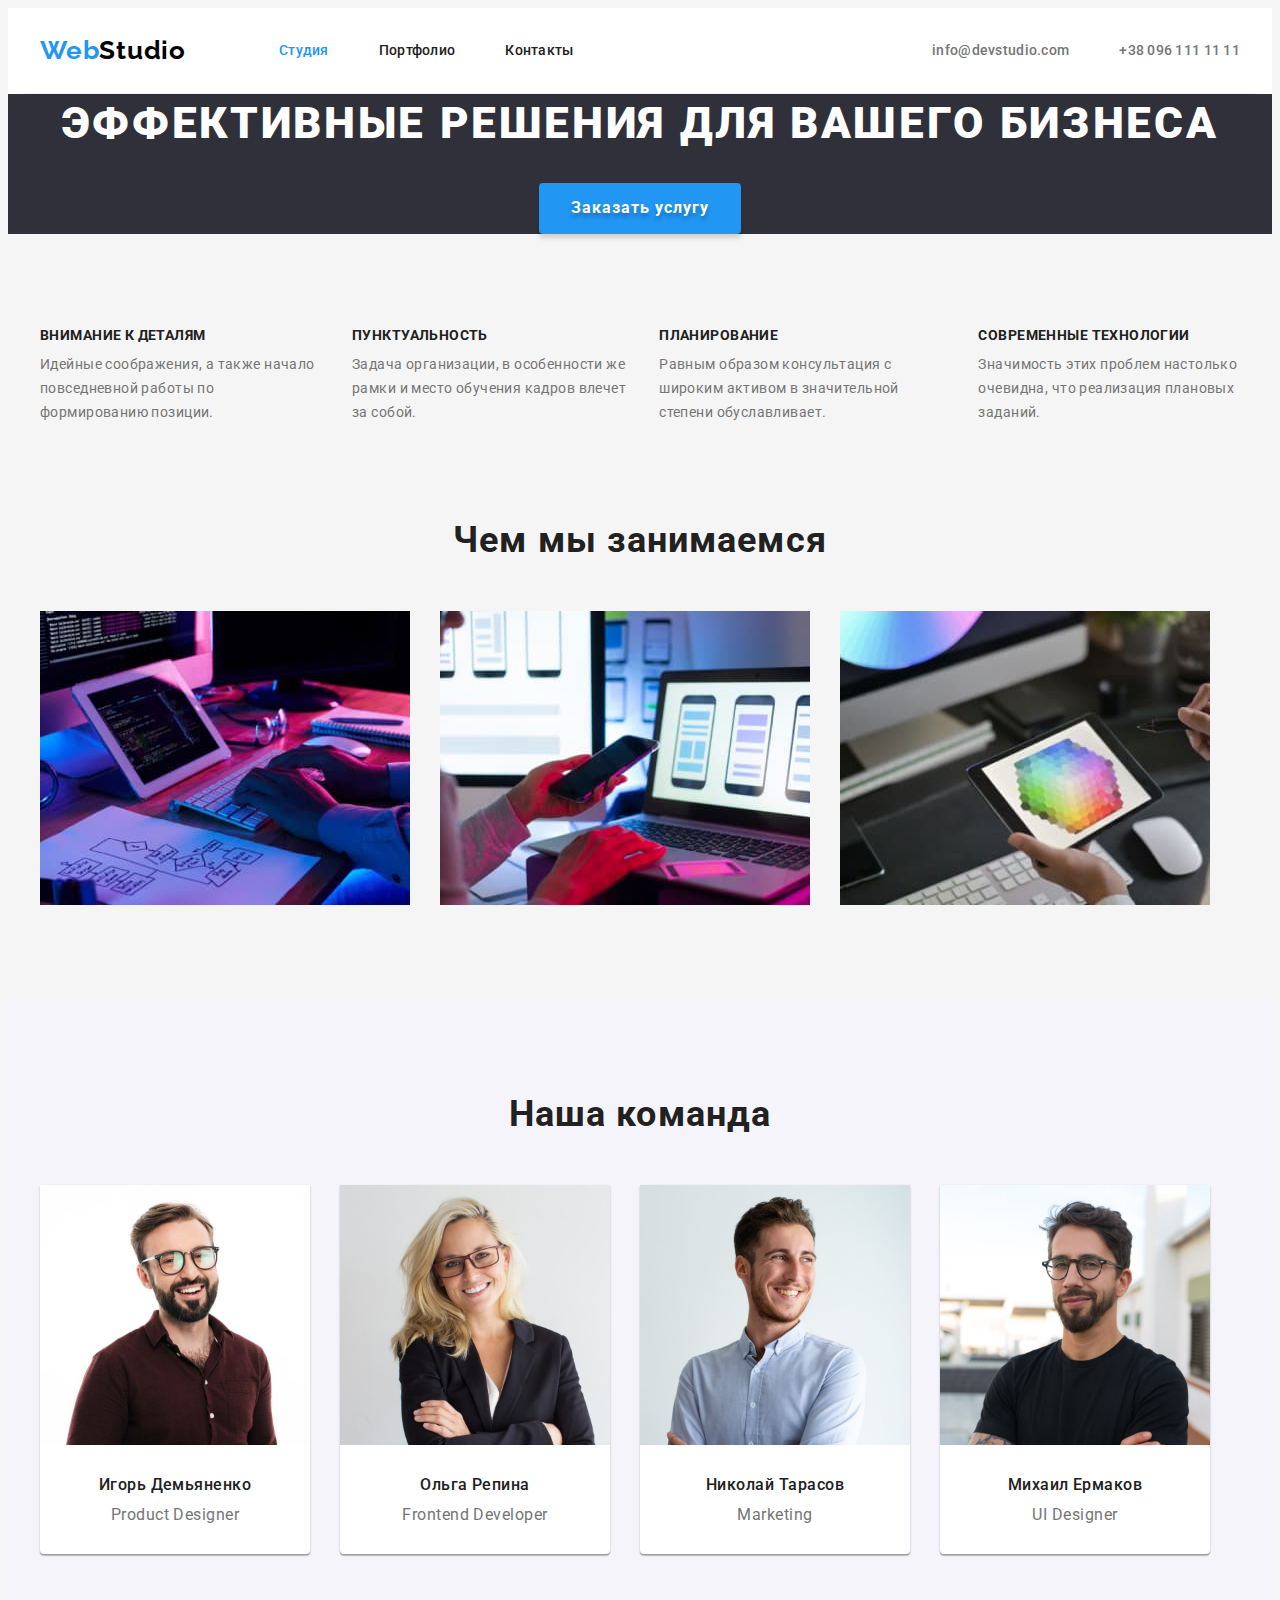
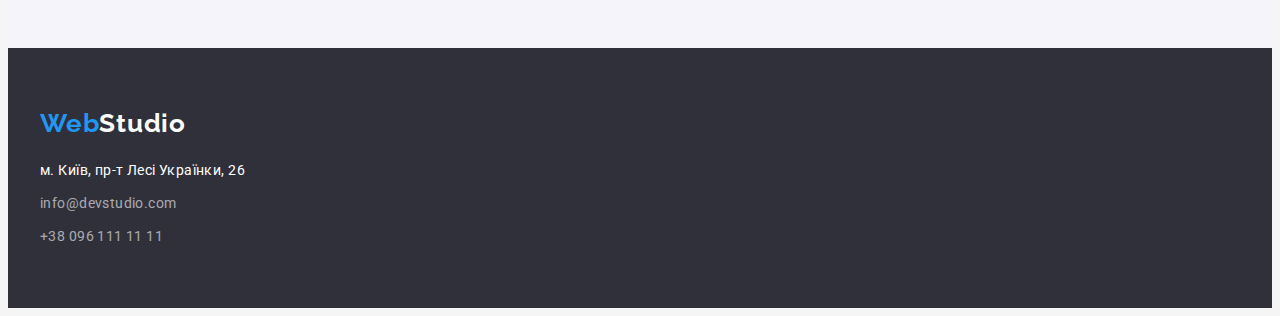
==== index.html @ a26ce5ed "Додане позиціонування і геометрія" ====
<!DOCTYPE html>
<html lang="ru">
  <head>
    <meta charset="UTF-8" />
    <meta http-equiv="X-UA-Compatible" content="IE=edge" />
    <meta name="viewport" content="width=device-width, initial-scale=1.0" />
    <title>Вебстудия</title>
    <link
      href="https://fonts.googleapis.com/css2?family=Raleway:wght@700&family=Roboto:wght@400;500;700;900&display=swap"
      rel="stylesheet"
    />
    <link rel="stylesheet" href="https://cdnjs.cloudflare.com/ajax/libs/modern-normalize/1.1.0/modern-normalize.min.css"
      integrity="sha512-wpPYUAdjBVSE4KJnH1VR1HeZfpl1ub8YT/NKx4PuQ5NmX2tKuGu6U/JRp5y+Y8XG2tV+wKQpNHVUX03MfMFn9Q=="
      crossorigin="anonymous" referrerpolicy="no-referrer" />
    <link rel="stylesheet" href="./css/styles.css" />
  </head>
  <body class="body">
    <header class="navigation">
      <div class="container main-nav">
        <a href="./index.html" class="logo">
          <span class="logo-web">Web</span><span class="logo-studio">Studio</span>
        </a>
        <ul class="site-nav list">
          <li class="item"><a href="" class="link current">Студия</a></li>
          <li class="item"><a href="./portfolio.html" class="link">Портфолио</a></li>
          <li class="item"><a href="" class="link">Контакты</a></li>
        </ul>
        <ul class="list auth-nav">
          <li class="item">
            <a href="mailto:info@devstudio.com" class="link mailto">
              info@devstudio.com
            </a>
          </li>
          <li class="item">
            <a href="tel:+380961111111" class="link tel"> +38 096 111 11 11</a>
          </li>
        </ul>
      </div>
    </header>
    <main>
      <section class="hero">
        <h1 class="hero-title">Эффективные решения для вашего бизнеса</h1>
        <button type="button" class="button">Заказать услугу</button>
      </section>

      <section class="section features no-padding">
      <div class="container">
                <h2 hidden class="section-title">Особенности</h2>
                <ul class="list features-list">
                  <li class="item">
                    <h3 class="features-title">Внимание к деталям</h3>
                    <p>
                      Идейные соображения, а также начало повседневной работы по
                      формированию позиции.
                    </p>
                  </li>
                  <li class="item">
                    <h3 class="features-title">Пунктуальность</h3>
                    <p>
                      Задача организации, в особенности же рамки и место обучения кадров
                      влечет за собой.
                    </p>
                  </li>
                  <li class="item">
                    <h3 class="features-title">Планирование</h3>
                    <p>
                      Равным образом консультация с широким активом в значительной
                      степени обуславливает.
                    </p>
                  </li>
                  <li class="item">
                    <h3 class="features-title">Современные технологии</h3>
                    <p>
                      Значимость этих проблем настолько очевидна, что реализация
                      плановых заданий.
                    </p>
                  </li>
                </ul>
      </div>
      </section >
      <section class="section work no-padding">
        <div class="container">
          <h2 class="section-title">Чем мы занимаемся</h2>
          <ul class="list works-list">
            <li class="item">
              <img src="./images/pc.jpg" alt="Десктопные приложения" width="370" height="294" />
            </li>
            <li class="item">
              <img src="./images/mobile.jpg" alt="Мобильные приложения" width="370" height="294" />
            </li>
            <li class="item">
              <img src="./images/design.jpg" alt="Дизайнерские решения" width="370" height="294" />
            </li>
          </ul>

        </div>
      </section>
      <section class="section our-team">
        <div class="container">
          <h2 class="section-title">Наша команда</h2>
          <ul class="list team">
            <li class="team-item">
              <img src="./images/photoidemianenko.jpg" alt="фото Игоря Демьяненко" width="270" height="260"/>
              <h3 class="manager">Игорь Демьяненко</h3>
              <p lang="en">Product Designer</p>
            </li>
            <li class="team-item">
              <img src="./images/photoorepina.jpg" alt="фото Ольги Репиной" width="270" height="260" />
              <h3 class="manager">Ольга Репина</h3>
              <p lang="en">Frontend Developer</p>
            </li>
            <li class="team-item">
              <img src="./images/photontarasov.jpg" alt="фото Николая Тарасова" width="270" height="260" />
              <h3 class="manager">Николай Тарасов</h3>
              <p lang="en">Marketing</p>
            </li>
            <li class="team-item">
              <img src="./images/photomyermakov.jpg" alt="фото Михаила Ермакова" width="270" height="260" />
              <h3 class="manager">Михаил Ермаков</h3>
              <p lang="en">UI Designer</p>
            </li>
          </ul>
        </div>
      </section>
    </main>
    <footer class="footer">
      <div class="container "> 
        <a href="./index.html" class="logo">
          <span class="footerlogo-web">Web</span><span class="footerlogo-studio">Studio</span>
        </a>
        <address>
          <ul class="list address">
            <li class="address-item">
              <a class="add-color-text" href=" https://goo.gl/maps/1C48AsZsahUHrxCw9 " target="_blank"
                rel="noopener noreferrer">
                м. Київ, пр-т Лесі Українки, 26
              </a>
            </li>
            <li class="address-item">
              <a class="add-color-link" href="mailto:info@devstudio.com">
                info@devstudio.com
              </a>
            </li>
            <li class="address-item">
              <a class="add-color-link" href="tel:+380961111111">
                +38 096 111 11 11</a>
            </li>
          </ul>
        </address>
      </div>
    </footer>
  </body>
</html>
---- css/styles.css ----
/* колір вторичного тексту #212121 */
/* колір основного тексту #757575 */
/* кольори лого #2196F3 #000000   */
/* колір акценту #2196F3 */
/* колір фону навігації, тексту героя, адреси г Киев, лого в футері #FFFFFF*/
/* колір фону героя, футера #2F303A */
/* колір фону чем ми занимается  #E5E5E5 */
/* колір фону наша команда та кнопок на портфолио #F5F4FA */
/* колір посилань в футері rgba(255, 255, 255, 0.6); */
/* колір фону каталогу #EEEEEE */
/* колір фону кнопки героя при ховері #188CE8 */
/* колір лінії в хедері #ECECEC */

:root {
	--primary-text-color: #757575;
	--title-text-color: #212121;
	--accent: #2196f3;
	--add-color-logo: #000000;
	--add-color-text: #ffffff;
	--add-color-link: rgba(255, 255, 255, 0.6);
	--background-header-color: #ffffff;
	--background-primary-color: #f5f5f5;
	--background-secondary-color: #f5f4fa;
	--background-hero-footer-color: #2f303a;
	--background-catalogue-color: #eeeeee;
	--add-color-headerline: #ececec;
}

.list {
	list-style: none;
	margin: 0;
	padding: 0;
}

/*body*/
.body {
	color: var(--primary-text-color);
	font-family: Roboto, sans-serif;
	background-color: var(--background-primary-color);
}

/* button */
.button {
	color: var(--add-color-text);
	background-color: var(--accent);
	font-family: inherit;
	font-weight: 700;
	font-size: 16px;
	line-height: 1.88;
	display: inline-block;
	align-items: center;
	text-align: center;
	letter-spacing: 0.06em;
	text-decoration: none;
	text-shadow: 0px 4px 4px rgba(0, 0, 0, 0.25);
	border: none;
	cursor: pointer;

	border-radius: 4px;
	box-shadow: 0px 4px 4px rgba(0, 0, 0, 0.15);
	padding: 10px 32px;
	min-width: 200px;
}

.button:hover,
.button:focus {
	background-color: #188ce8;
}

.container {
	margin-left: auto;
	margin-right: auto;
	width: 1200px;
	padding-left: 15px;
	padding-right: 15px;
	/* outline: tomato solid 2px; */
}

/*navigation */
.navigation {
	background-color: var(--background-header-color);
}

/* main-nav */
.main-nav {
	display: flex;
	align-items: center;
	border: 1px solid var(--background-header-color);
	border-bottom: 1px solid var(--add-color-headerline);

	font-weight: 500;
	font-size: 14px;
	line-height: 1.4;
	letter-spacing: 0.02em;
}

.logo {
	font-family: Raleway, sans-serif;
	font-weight: 700;
	font-size: 26px;
	line-height: 1.19;
	letter-spacing: 0.03em;
	text-decoration: none;

	margin-right: 93px;
	/* outline: tomato solid 2px; */
}

.logo-web {
	color: var(--accent);
}

.logo-studio {
	color: var(--add-color-logo);
}

.site-nav {
	display: flex;
}

.site-nav .item:not(:last-child) {
	margin-right: 50px;
}

.site-nav .link {
	color: var(--title-text-color);
	text-decoration: none;

	display: block;
}

.site-nav .link.current {
	color: var(--accent);
}

/* auth-nav */

.auth-nav {
	display: flex;
	margin-left: auto;
	margin-top: 32px;
	margin-bottom: 32px;
}

.auth-nav .item + .item {
	margin-left: 50px;
}

.mailto {
	color: var(--primary-text-color);
	text-decoration: none;
}

.mailto:hover,
.mailto:focus {
	color: var(--accent);
}

.tel {
	color: var(--primary-text-color);
	text-decoration: none;
}

/* section */
.section {
	padding-top: 94px;
	padding-bottom: 94px;
}

.section-title {
	color: var(--title-text-color);
	font-weight: 700;
	font-size: 36px;
	line-height: 1.17;
	text-align: center;
	letter-spacing: 0.03em;

	margin-top: 0;
	margin-bottom: 50px;
	/* outline: tomato solid 2px; */
}

.section.no-padding {
	padding-top: 0;
	padding-bottom: 0;
}

/* hero */
.hero {
	background-color: var(--background-hero-footer-color);
	color: var(--add-color-text);
	text-align: center;
	margin-bottom: 94px;
}

.hero-title {
	font-weight: 900;
	font-size: 44px;
	line-height: 1.36;
	text-align: center;
	letter-spacing: 0.06em;
	text-transform: uppercase;
	/* outline: tomato solid 2px; */

	margin-top: 0;
	margin-bottom: 30px;
}

/* features */

.features {
	/* outline: tomato solid 2px; */
	margin-top: 0;
	margin-bottom: 94px;
}

.features-list {
	display: flex;
}

.features-list .item {
	width: calc((100%-90px) / 4);
	margin-right: 30px;
}

.features-list .item:nth-child(4n) {
	margin-right: 0;
}

.features p {
	font-size: 14px;
	line-height: 1.71;
	letter-spacing: 0.03em;

	margin-top: 0;
	margin-bottom: 0;
	/* outline: tomato solid 2px; */
}

.features-title {
	color: var(--title-text-color);
	font-weight: 700;
	font-size: 14px;
	line-height: 1.14;
	letter-spacing: 0.03em;
	text-transform: uppercase;

	margin-bottom: 10px;
	margin-top: 0;
	/* outline: tomato solid 2px; */
}

/* work */
.work {
	margin-bottom: 94px;
}

.works-list {
	display: flex;
}

.works-list img {
	display: block;
}

.works-list > .item {
	margin-right: 30px;
}

.works-list > .item:nth-child(3n) {
	margin-right: 0;
}

/* our team */
.our-team {
	background-color: var(--background-secondary-color);
	/* outline: tomato solid 2px; */
}

.manager {
	color: var(--title-text-color);
	font-weight: 500;
	font-size: 16px;
	line-height: 1.19;
	text-align: center;
	letter-spacing: 0.03em;

	margin-top: 0;
	margin-bottom: 10px;
	/* outline: tomato solid 2px; */
}

.our-team p {
	font-size: 16px;
	line-height: 1.19;
	text-align: center;
	letter-spacing: 0.03em;

	margin-top: 0;
	margin-bottom: 0;
	padding-bottom: 30px;
	/* outline: tomato solid 2px; */
}

.team-item {
	background-color: var(--background-header-color);
	margin-right: 30px;

	box-shadow: 0px 1px 3px rgba(0, 0, 0, 0.12), 0px 1px 1px rgba(0, 0, 0, 0.14), 0px 2px 1px rgba(0, 0, 0, 0.2);
	border-radius: 0px 0px 4px 4px;
}

.team-item:nth-child(4n) {
	margin-right: 0;
}

.team-item img {
	margin-bottom: 30px;
	display: block;
	/* outline: tomato solid 2px; */
}

.team {
	display: flex;
}

/* footer */

.footer {
	background-color: var(--background-hero-footer-color);
	padding-top: 60px;
	padding-bottom: 59px;
}

.add-color-text {
	color: var(--add-color-text);
	font-style: normal;
	font-size: 14px;
	line-height: 1.71;
	letter-spacing: 0.03em;
	text-decoration: none;
}

.add-color-text:hover,
.add-color-text:focus {
	color: var(--accent);
}

.add-color-link {
	color: var(--add-color-link);
	font-style: normal;
	font-size: 14px;
	line-height: 1.71;
	letter-spacing: 0.03em;
	text-decoration: none;
}

.address {
	margin-top: 21px;
}

.address-item:not(:last-child) {
	margin-bottom: 9px;
}

.add-color-link:hover,
.add-color-link:focus {
	color: var(--accent);
}

.footerlogo-web {
	color: var(--accent);
}

.footerlogo-studio {
	color: var(--add-color-text);
}

/* portfolio */

/* .portfolio {
  outline: tomato solid 2px;
} */

.button-portfolio {
	color: var(--title-text-color);
	background-color: var(--background-secondary-color);
	font-family: inherit;
	font-weight: 500;
	font-size: 16px;
	line-height: 1.63;
	text-align: center;
	letter-spacing: 0.03em;

	cursor: pointer;
	border-radius: 4px;
	padding: 6px 22px;
	border: none;
}

.button-portfolio:hover,
.button-portfolio:focus {
	color: var(--add-color-text);
	background-color: var(--accent);
}

.nomenclature {
	margin-bottom: 50px;
	display: flex;
	justify-content: center;
}

.nomenclature-item:not(:last-child) {
	margin-right: 8px;
}

.catalogue {
	display: flex;
	flex-wrap: wrap;
}
.catalogue-link {
	text-decoration: none;
}

.catalogue-title {
	color: var(--title-text-color);
	font-weight: 700;
	font-size: 18px;
	line-height: 2;
	letter-spacing: 0.06em;

	margin-top: 0;
	margin-bottom: 4px;
}

.by-line p {
	font-size: 16px;
	line-height: 1.88;
	letter-spacing: 0.03em;
	margin-top: 0;
	margin-bottom: 0;
	color: var(--primary-text-color);
}

.catalogue-item {
	background-color: var(--background-catalogue-color);
	margin-right: 30px;
	margin-bottom: 30px;
	line-height: 1px;
	/* outline: tomato solid 1px; */

	/* width: calc((100%-60px) / 3); */
}

.catalogue-item:nth-child(3n) {
	margin-right: 0;
}

.catalogue-item:nth-last-child(-n + 3) {
	margin-bottom: 0;
}

/* альтернатива для размещения catalogue-item */

/* .catalogue-item:not(:nth-child(3n)) {
  margin-right: 30px;
}

.catalogue-item:not(:nth-last-child(-n + 3)) {
  margin-bottom: 30px;
} */

.by-line {
	width: 370px;
	padding-left: 24px;
	padding-right: 24px;
	padding-top: 20px;
	padding-bottom: 20px;
	background-color: var(--background-header-color);
	border: 1px solid var(--background-catalogue-color);
	/* border: 1px solid tomato; */
	border-top: none;
}

.catalogue-product {
	color: var(--primary-text-color);
	font-size: 16px;
	line-height: 1.88;
	letter-spacing: 0.03em;

	margin-top: 0;
	margin-bottom: 0;
	padding-bottom: 20px;
}

.catalogue-link img {
	display: block;
}
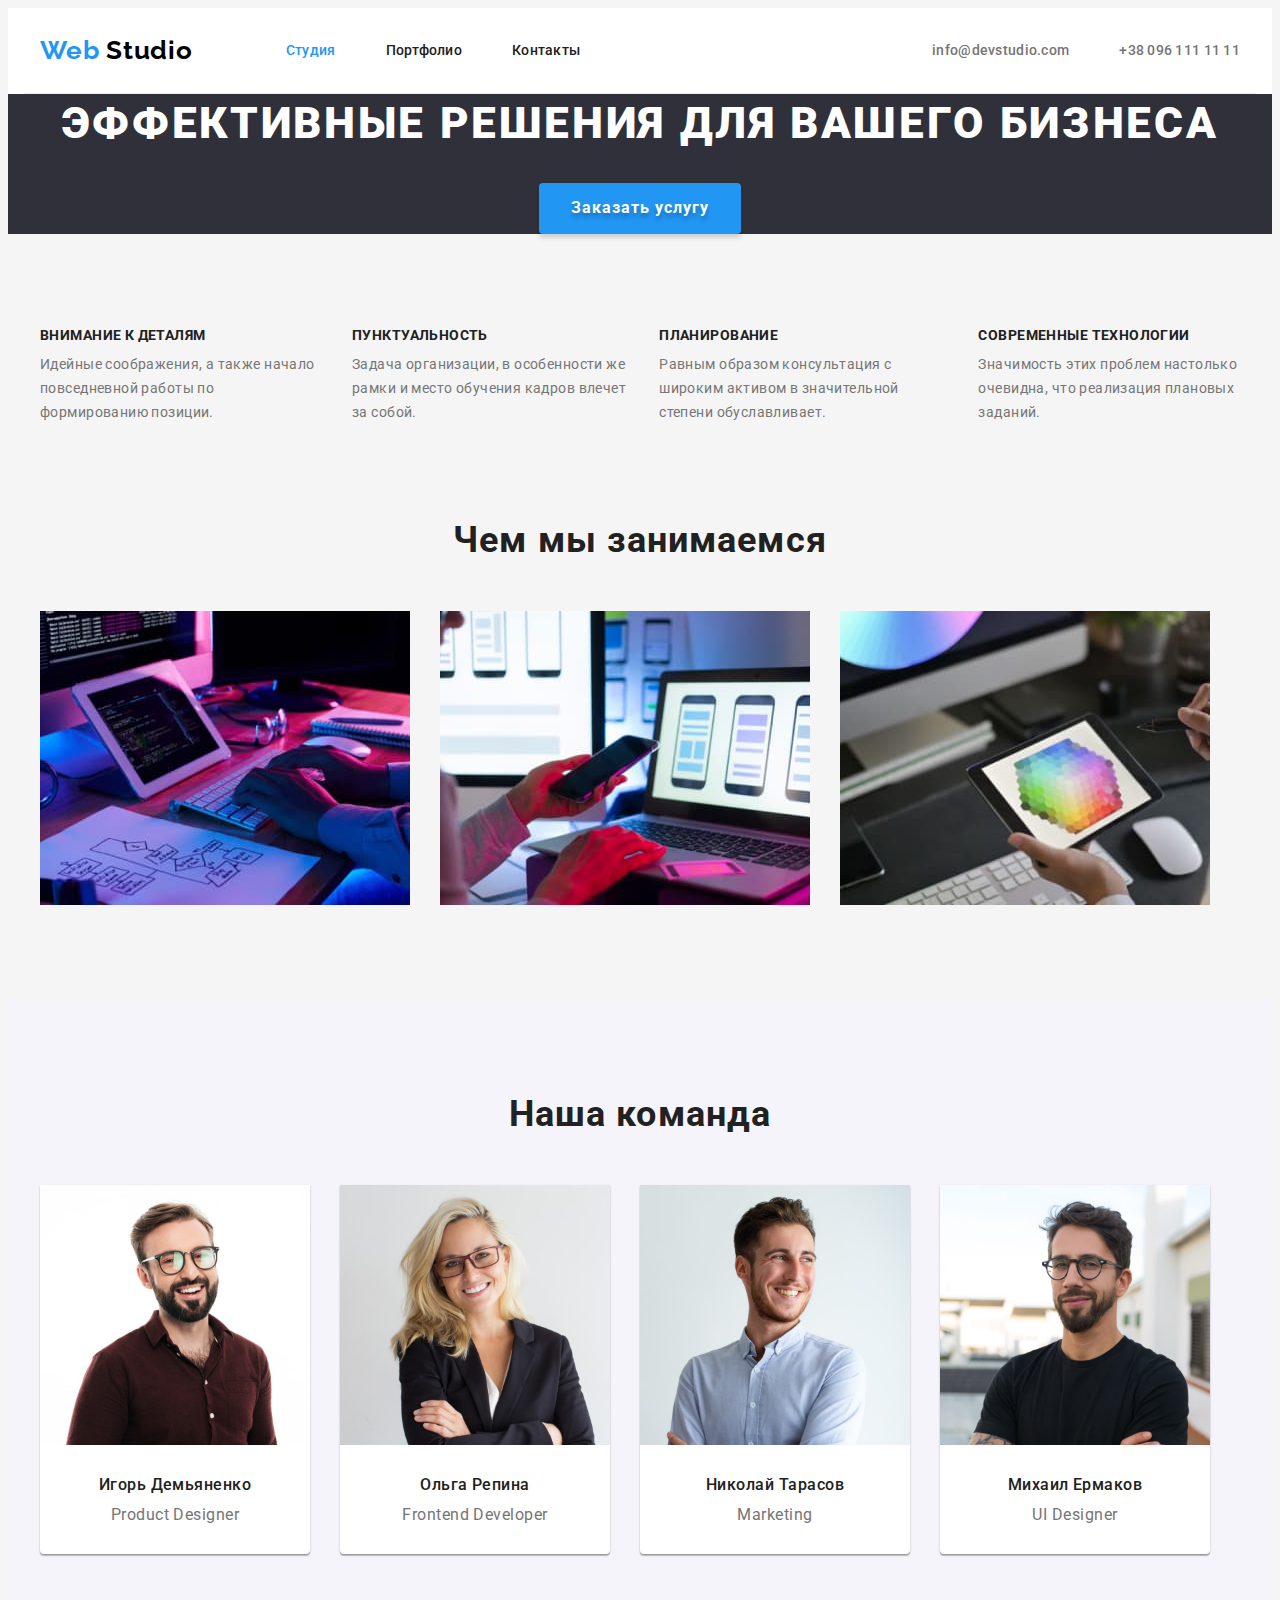
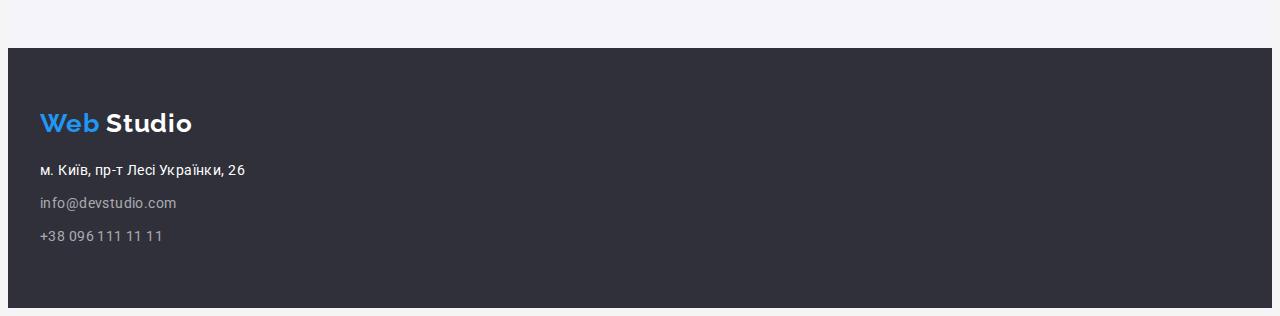
==== commit 9f645c84: "відформатовано через Prettier" ====
--- a/index.html
+++ b/index.html
@@ -1,153 +1,145 @@
 <!DOCTYPE html>
 <html lang="ru">
-  <head>
-    <meta charset="UTF-8" />
-    <meta http-equiv="X-UA-Compatible" content="IE=edge" />
-    <meta name="viewport" content="width=device-width, initial-scale=1.0" />
-    <title>Вебстудия</title>
-    <link
-      href="https://fonts.googleapis.com/css2?family=Raleway:wght@700&family=Roboto:wght@400;500;700;900&display=swap"
-      rel="stylesheet"
-    />
-    <link rel="stylesheet" href="https://cdnjs.cloudflare.com/ajax/libs/modern-normalize/1.1.0/modern-normalize.min.css"
-      integrity="sha512-wpPYUAdjBVSE4KJnH1VR1HeZfpl1ub8YT/NKx4PuQ5NmX2tKuGu6U/JRp5y+Y8XG2tV+wKQpNHVUX03MfMFn9Q=="
-      crossorigin="anonymous" referrerpolicy="no-referrer" />
-    <link rel="stylesheet" href="./css/styles.css" />
-  </head>
-  <body class="body">
-    <header class="navigation">
-      <div class="container main-nav">
-        <a href="./index.html" class="logo">
-          <span class="logo-web">Web</span><span class="logo-studio">Studio</span>
-        </a>
-        <ul class="site-nav list">
-          <li class="item"><a href="" class="link current">Студия</a></li>
-          <li class="item"><a href="./portfolio.html" class="link">Портфолио</a></li>
-          <li class="item"><a href="" class="link">Контакты</a></li>
-        </ul>
-        <ul class="list auth-nav">
-          <li class="item">
-            <a href="mailto:info@devstudio.com" class="link mailto">
-              info@devstudio.com
-            </a>
-          </li>
-          <li class="item">
-            <a href="tel:+380961111111" class="link tel"> +38 096 111 11 11</a>
-          </li>
-        </ul>
-      </div>
-    </header>
-    <main>
-      <section class="hero">
-        <h1 class="hero-title">Эффективные решения для вашего бизнеса</h1>
-        <button type="button" class="button">Заказать услугу</button>
-      </section>
+	<head>
+		<meta charset="UTF-8" />
+		<meta http-equiv="X-UA-Compatible" content="IE=edge" />
+		<meta name="viewport" content="width=device-width, initial-scale=1.0" />
+		<title>Вебстудия</title>
+		<link
+			href="https://fonts.googleapis.com/css2?family=Raleway:wght@700&family=Roboto:wght@400;500;700;900&display=swap"
+			rel="stylesheet"
+		/>
+		<link
+			rel="stylesheet"
+			href="https://cdnjs.cloudflare.com/ajax/libs/modern-normalize/1.1.0/modern-normalize.min.css"
+			integrity="sha512-wpPYUAdjBVSE4KJnH1VR1HeZfpl1ub8YT/NKx4PuQ5NmX2tKuGu6U/JRp5y+Y8XG2tV+wKQpNHVUX03MfMFn9Q=="
+			crossorigin="anonymous"
+			referrerpolicy="no-referrer"
+		/>
+		<link rel="stylesheet" href="./css/styles.css" />
+	</head>
+	<body class="body">
+		<header class="navigation">
+			<div class="container main-nav">
+				<a href="./index.html" class="logo">
+					<span class="logo-web">Web</span>
+					<span class="logo-studio">Studio</span>
+				</a>
+				<ul class="site-nav list">
+					<li class="item"><a href="" class="link current">Студия</a></li>
+					<li class="item"><a href="./portfolio.html" class="link">Портфолио</a></li>
+					<li class="item"><a href="" class="link">Контакты</a></li>
+				</ul>
+				<ul class="list auth-nav">
+					<li class="item">
+						<a href="mailto:info@devstudio.com" class="link mailto">info@devstudio.com</a>
+					</li>
+					<li class="item">
+						<a href="tel:+380961111111" class="link tel">+38 096 111 11 11</a>
+					</li>
+				</ul>
+			</div>
+		</header>
+		<main>
+			<section class="hero">
+				<h1 class="hero-title">Эффективные решения для вашего бизнеса</h1>
+				<button type="button" class="button">Заказать услугу</button>
+			</section>
 
-      <section class="section features no-padding">
-      <div class="container">
-                <h2 hidden class="section-title">Особенности</h2>
-                <ul class="list features-list">
-                  <li class="item">
-                    <h3 class="features-title">Внимание к деталям</h3>
-                    <p>
-                      Идейные соображения, а также начало повседневной работы по
-                      формированию позиции.
-                    </p>
-                  </li>
-                  <li class="item">
-                    <h3 class="features-title">Пунктуальность</h3>
-                    <p>
-                      Задача организации, в особенности же рамки и место обучения кадров
-                      влечет за собой.
-                    </p>
-                  </li>
-                  <li class="item">
-                    <h3 class="features-title">Планирование</h3>
-                    <p>
-                      Равным образом консультация с широким активом в значительной
-                      степени обуславливает.
-                    </p>
-                  </li>
-                  <li class="item">
-                    <h3 class="features-title">Современные технологии</h3>
-                    <p>
-                      Значимость этих проблем настолько очевидна, что реализация
-                      плановых заданий.
-                    </p>
-                  </li>
-                </ul>
-      </div>
-      </section >
-      <section class="section work no-padding">
-        <div class="container">
-          <h2 class="section-title">Чем мы занимаемся</h2>
-          <ul class="list works-list">
-            <li class="item">
-              <img src="./images/pc.jpg" alt="Десктопные приложения" width="370" height="294" />
-            </li>
-            <li class="item">
-              <img src="./images/mobile.jpg" alt="Мобильные приложения" width="370" height="294" />
-            </li>
-            <li class="item">
-              <img src="./images/design.jpg" alt="Дизайнерские решения" width="370" height="294" />
-            </li>
-          </ul>
-
-        </div>
-      </section>
-      <section class="section our-team">
-        <div class="container">
-          <h2 class="section-title">Наша команда</h2>
-          <ul class="list team">
-            <li class="team-item">
-              <img src="./images/photoidemianenko.jpg" alt="фото Игоря Демьяненко" width="270" height="260"/>
-              <h3 class="manager">Игорь Демьяненко</h3>
-              <p lang="en">Product Designer</p>
-            </li>
-            <li class="team-item">
-              <img src="./images/photoorepina.jpg" alt="фото Ольги Репиной" width="270" height="260" />
-              <h3 class="manager">Ольга Репина</h3>
-              <p lang="en">Frontend Developer</p>
-            </li>
-            <li class="team-item">
-              <img src="./images/photontarasov.jpg" alt="фото Николая Тарасова" width="270" height="260" />
-              <h3 class="manager">Николай Тарасов</h3>
-              <p lang="en">Marketing</p>
-            </li>
-            <li class="team-item">
-              <img src="./images/photomyermakov.jpg" alt="фото Михаила Ермакова" width="270" height="260" />
-              <h3 class="manager">Михаил Ермаков</h3>
-              <p lang="en">UI Designer</p>
-            </li>
-          </ul>
-        </div>
-      </section>
-    </main>
-    <footer class="footer">
-      <div class="container "> 
-        <a href="./index.html" class="logo">
-          <span class="footerlogo-web">Web</span><span class="footerlogo-studio">Studio</span>
-        </a>
-        <address>
-          <ul class="list address">
-            <li class="address-item">
-              <a class="add-color-text" href=" https://goo.gl/maps/1C48AsZsahUHrxCw9 " target="_blank"
-                rel="noopener noreferrer">
-                м. Київ, пр-т Лесі Українки, 26
-              </a>
-            </li>
-            <li class="address-item">
-              <a class="add-color-link" href="mailto:info@devstudio.com">
-                info@devstudio.com
-              </a>
-            </li>
-            <li class="address-item">
-              <a class="add-color-link" href="tel:+380961111111">
-                +38 096 111 11 11</a>
-            </li>
-          </ul>
-        </address>
-      </div>
-    </footer>
-  </body>
+			<section class="section features no-padding">
+				<div class="container">
+					<h2 hidden class="section-title">Особенности</h2>
+					<ul class="list features-list">
+						<li class="item">
+							<h3 class="features-title">Внимание к деталям</h3>
+							<p>Идейные соображения, а также начало повседневной работы по формированию позиции.</p>
+						</li>
+						<li class="item">
+							<h3 class="features-title">Пунктуальность</h3>
+							<p>Задача организации, в особенности же рамки и место обучения кадров влечет за собой.</p>
+						</li>
+						<li class="item">
+							<h3 class="features-title">Планирование</h3>
+							<p>Равным образом консультация с широким активом в значительной степени обуславливает.</p>
+						</li>
+						<li class="item">
+							<h3 class="features-title">Современные технологии</h3>
+							<p>Значимость этих проблем настолько очевидна, что реализация плановых заданий.</p>
+						</li>
+					</ul>
+				</div>
+			</section>
+			<section class="section work no-padding">
+				<div class="container">
+					<h2 class="section-title">Чем мы занимаемся</h2>
+					<ul class="list works-list">
+						<li class="item">
+							<img src="./images/pc.jpg" alt="Десктопные приложения" width="370" height="294" />
+						</li>
+						<li class="item">
+							<img src="./images/mobile.jpg" alt="Мобильные приложения" width="370" height="294" />
+						</li>
+						<li class="item">
+							<img src="./images/design.jpg" alt="Дизайнерские решения" width="370" height="294" />
+						</li>
+					</ul>
+				</div>
+			</section>
+			<section class="section our-team">
+				<div class="container">
+					<h2 class="section-title">Наша команда</h2>
+					<ul class="list team">
+						<li class="team-item">
+							<img src="./images/photoidemianenko.jpg" alt="фото Игоря Демьяненко" width="270" height="260" />
+							<h3 class="manager">Игорь Демьяненко</h3>
+							<p lang="en">Product Designer</p>
+						</li>
+						<li class="team-item">
+							<img src="./images/photoorepina.jpg" alt="фото Ольги Репиной" width="270" height="260" />
+							<h3 class="manager">Ольга Репина</h3>
+							<p lang="en">Frontend Developer</p>
+						</li>
+						<li class="team-item">
+							<img src="./images/photontarasov.jpg" alt="фото Николая Тарасова" width="270" height="260" />
+							<h3 class="manager">Николай Тарасов</h3>
+							<p lang="en">Marketing</p>
+						</li>
+						<li class="team-item">
+							<img src="./images/photomyermakov.jpg" alt="фото Михаила Ермакова" width="270" height="260" />
+							<h3 class="manager">Михаил Ермаков</h3>
+							<p lang="en">UI Designer</p>
+						</li>
+					</ul>
+				</div>
+			</section>
+		</main>
+		<footer class="footer">
+			<div class="container">
+				<a href="./index.html" class="logo">
+					<span class="footerlogo-web">Web</span>
+					<span class="footerlogo-studio">Studio</span>
+				</a>
+				<address>
+					<ul class="list address">
+						<li class="address-item">
+							<a
+								class="add-color-text"
+								href=" https://goo.gl/maps/1C48AsZsahUHrxCw9 "
+								target="_blank"
+								rel="noopener noreferrer"
+							>
+								м. Київ, пр-т Лесі Українки, 26
+							</a>
+						</li>
+						<li class="address-item">
+							<a class="add-color-link" href="mailto:info@devstudio.com">info@devstudio.com</a>
+						</li>
+						<li class="address-item">
+							<a class="add-color-link" href="tel:+380961111111">+38 096 111 11 11</a>
+						</li>
+					</ul>
+				</address>
+			</div>
+		</footer>
+	</body>
 </html>
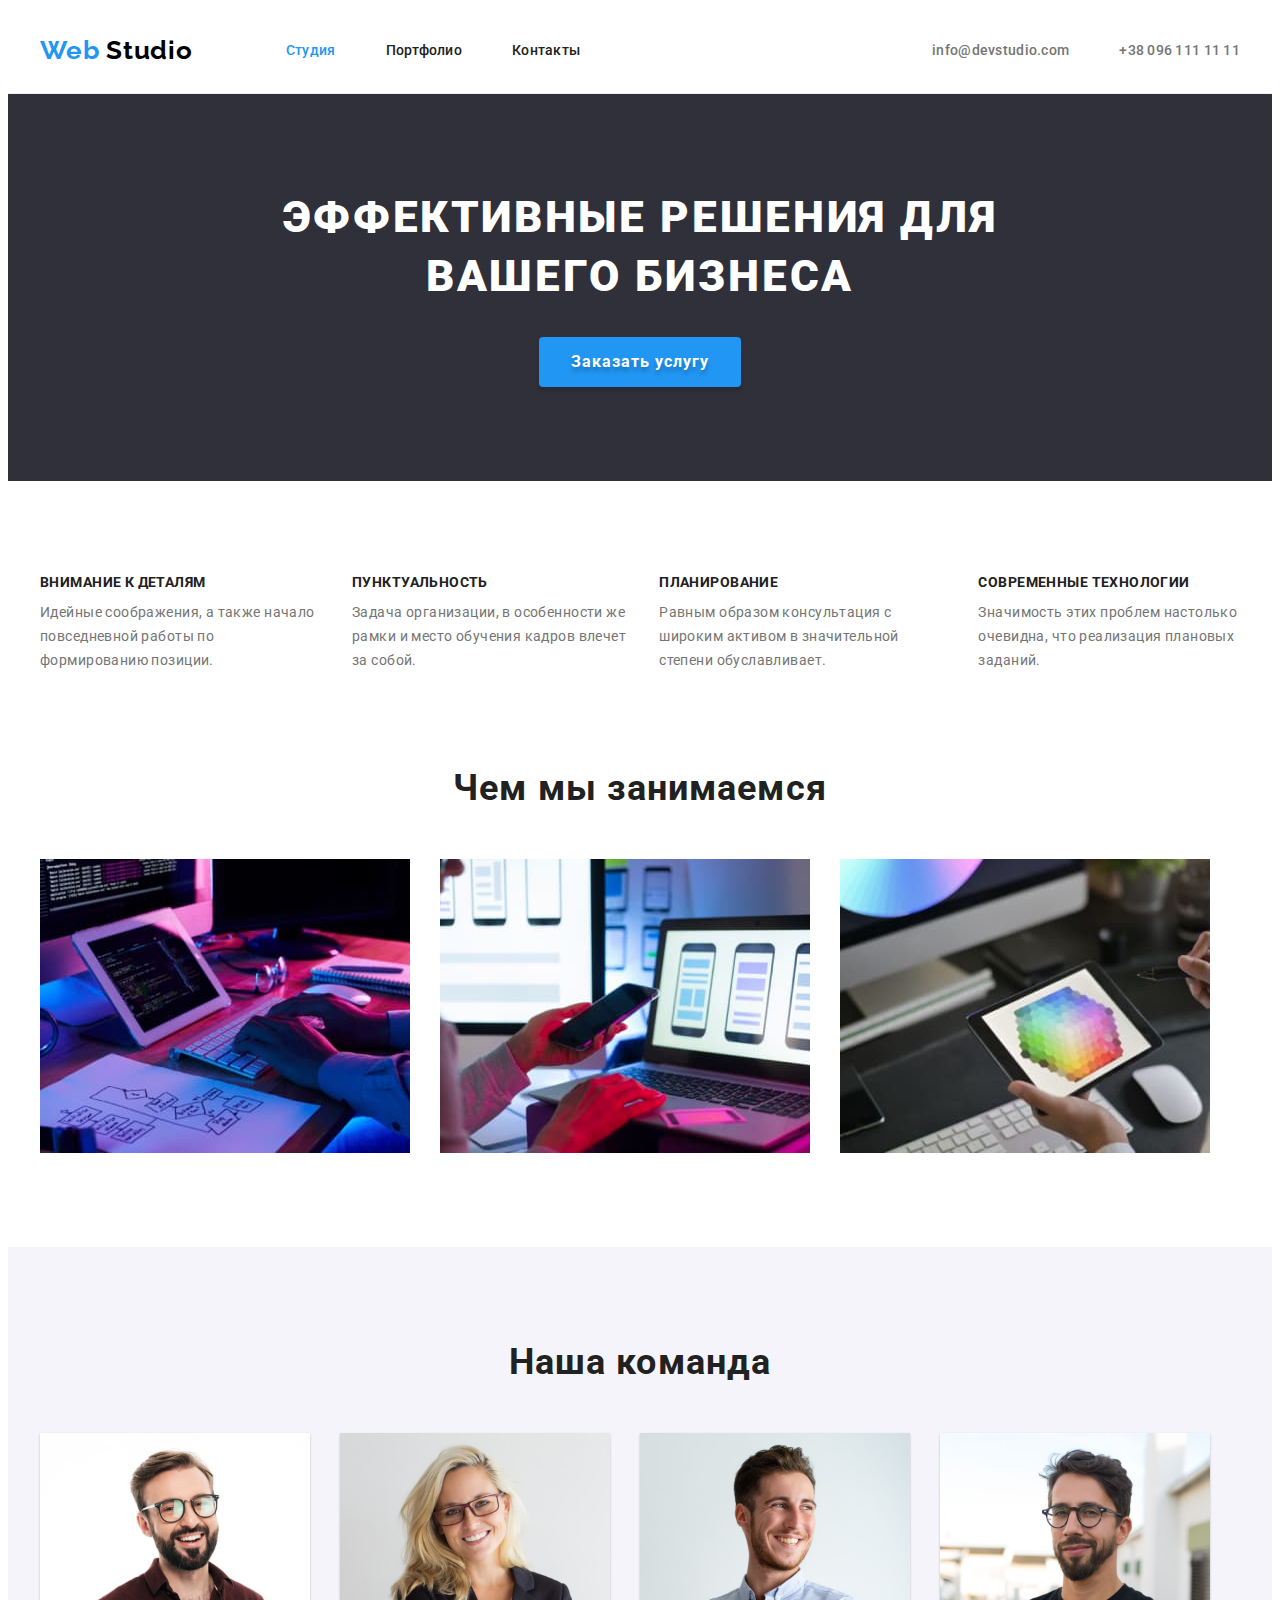
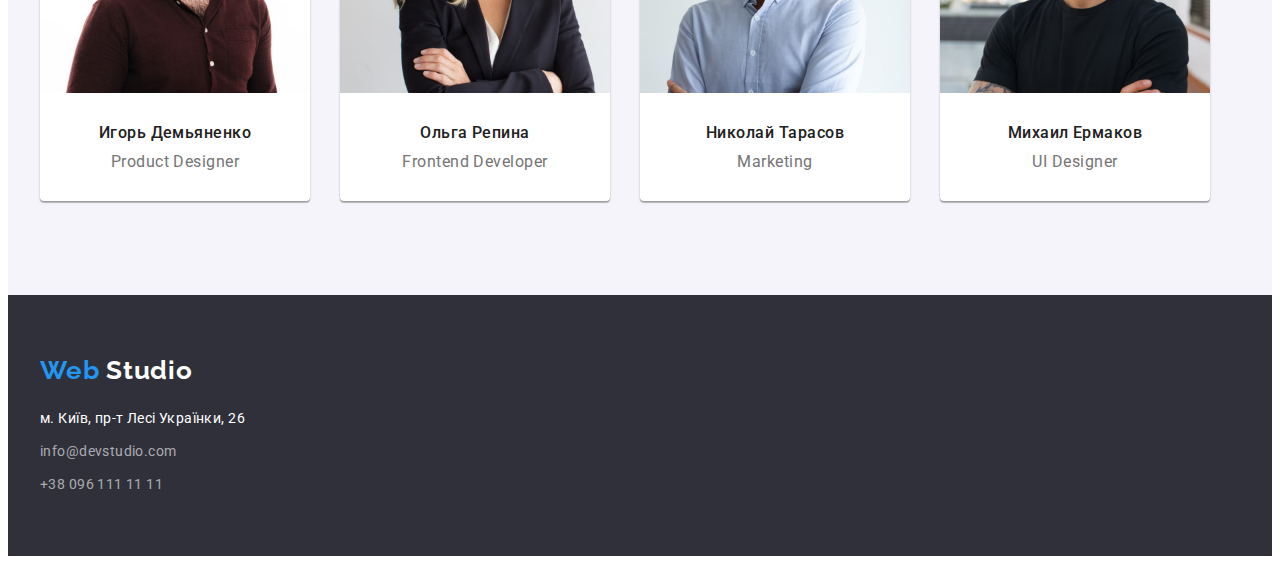
==== commit c214d7d7: "доопрацьовані картки робітників" ====
--- a/index.html
+++ b/index.html
@@ -41,12 +41,12 @@
 			</div>
 		</header>
 		<main>
-			<section class="hero">
-				<h1 class="hero-title">Эффективные решения для вашего бизнеса</h1>
+			<section class=" section hero">
+				<h1 class="hero-title">Эффективные решения для <br> вашего бизнеса</h1>
 				<button type="button" class="button">Заказать услугу</button>
 			</section>
 
-			<section class="section features no-padding">
+			<section class="section features">
 				<div class="container">
 					<h2 hidden class="section-title">Особенности</h2>
 					<ul class="list features-list">
@@ -69,7 +69,7 @@
 					</ul>
 				</div>
 			</section>
-			<section class="section work no-padding">
+			<section class="section work">
 				<div class="container">
 					<h2 class="section-title">Чем мы занимаемся</h2>
 					<ul class="list works-list">
@@ -91,23 +91,31 @@
 					<ul class="list team">
 						<li class="team-item">
 							<img src="./images/photoidemianenko.jpg" alt="фото Игоря Демьяненко" width="270" height="260" />
-							<h3 class="manager">Игорь Демьяненко</h3>
-							<p lang="en">Product Designer</p>
+              <div class="item-card">
+                   <h3 class="manager">Игорь Демьяненко</h3>
+                   <p lang="en">Product Designer</p>
+              </div>
 						</li>
 						<li class="team-item">
 							<img src="./images/photoorepina.jpg" alt="фото Ольги Репиной" width="270" height="260" />
-							<h3 class="manager">Ольга Репина</h3>
-							<p lang="en">Frontend Developer</p>
+							<div class="item-card">
+                <h3 class="manager">Ольга Репина</h3>
+                <p lang="en">Frontend Developer</p>
+              </div>
 						</li>
 						<li class="team-item">
 							<img src="./images/photontarasov.jpg" alt="фото Николая Тарасова" width="270" height="260" />
-							<h3 class="manager">Николай Тарасов</h3>
-							<p lang="en">Marketing</p>
+							<div class="item-card">
+                <h3 class="manager">Николай Тарасов</h3>
+                <p lang="en">Marketing</p>
+              </div>
 						</li>
 						<li class="team-item">
 							<img src="./images/photomyermakov.jpg" alt="фото Михаила Ермакова" width="270" height="260" />
-							<h3 class="manager">Михаил Ермаков</h3>
-							<p lang="en">UI Designer</p>
+							<div class="item-card">
+                <h3 class="manager">Михаил Ермаков</h3>
+                <p lang="en">UI Designer</p>
+              </div>
 						</li>
 					</ul>
 				</div>
--- a/css/styles.css
+++ b/css/styles.css
@@ -36,7 +36,7 @@
 .body {
 	color: var(--primary-text-color);
 	font-family: Roboto, sans-serif;
-	background-color: var(--background-primary-color);
+	/* background-color: var(--background-primary-color); */
 }
 
 /* button */
@@ -79,14 +79,14 @@
 /*navigation */
 .navigation {
 	background-color: var(--background-header-color);
+	border: 1px solid var(--background-header-color);
+	border-bottom: 1px solid var(--add-color-headerline);
 }
 
 /* main-nav */
 .main-nav {
 	display: flex;
 	align-items: center;
-	border: 1px solid var(--background-header-color);
-	border-bottom: 1px solid var(--add-color-headerline);
 
 	font-weight: 500;
 	font-size: 14px;
@@ -127,6 +127,9 @@
 	text-decoration: none;
 
 	display: block;
+
+	padding-top: 32px;
+	padding-bottom: 32px;
 }
 
 .site-nav .link.current {
@@ -138,8 +141,6 @@
 .auth-nav {
 	display: flex;
 	margin-left: auto;
-	margin-top: 32px;
-	margin-bottom: 32px;
 }
 
 .auth-nav .item + .item {
@@ -190,7 +191,6 @@
 	background-color: var(--background-hero-footer-color);
 	color: var(--add-color-text);
 	text-align: center;
-	margin-bottom: 94px;
 }
 
 .hero-title {
@@ -208,11 +208,9 @@
 
 /* features */
 
-.features {
-	/* outline: tomato solid 2px; */
-	margin-top: 0;
-	margin-bottom: 94px;
-}
+/* .features {
+	outline: tomato solid 2px;
+} */
 
 .features-list {
 	display: flex;
@@ -252,7 +250,8 @@
 
 /* work */
 .work {
-	margin-bottom: 94px;
+	/* outline: tomato solid 2px; */
+	padding-top: 0;
 }
 
 .works-list {
@@ -275,6 +274,10 @@
 .our-team {
 	background-color: var(--background-secondary-color);
 	/* outline: tomato solid 2px; */
+}
+
+.item-card {
+	padding: 30px 50px;
 }
 
 .manager {
@@ -298,7 +301,7 @@
 
 	margin-top: 0;
 	margin-bottom: 0;
-	padding-bottom: 30px;
+	/* padding-bottom: 30px; */
 	/* outline: tomato solid 2px; */
 }
 
@@ -315,7 +318,7 @@
 }
 
 .team-item img {
-	margin-bottom: 30px;
+	/* margin-bottom: 30px; */
 	display: block;
 	/* outline: tomato solid 2px; */
 }
